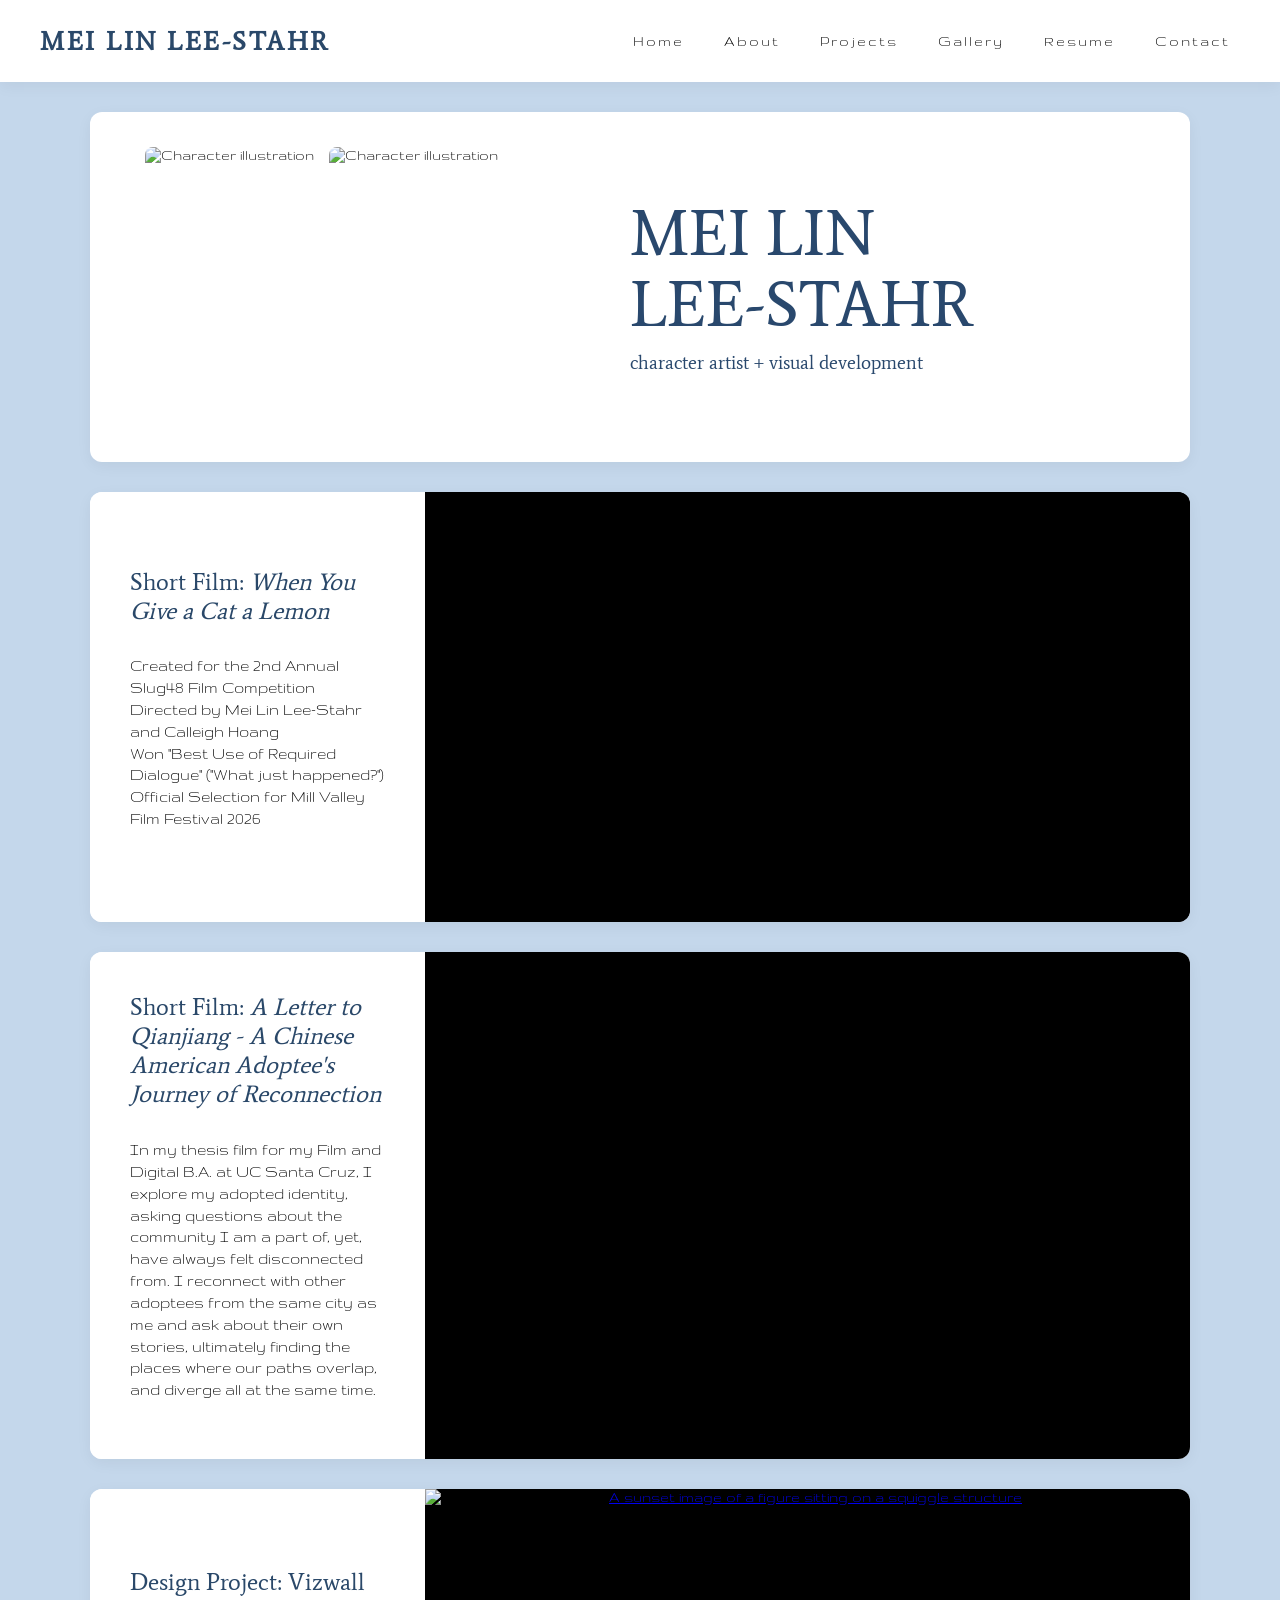
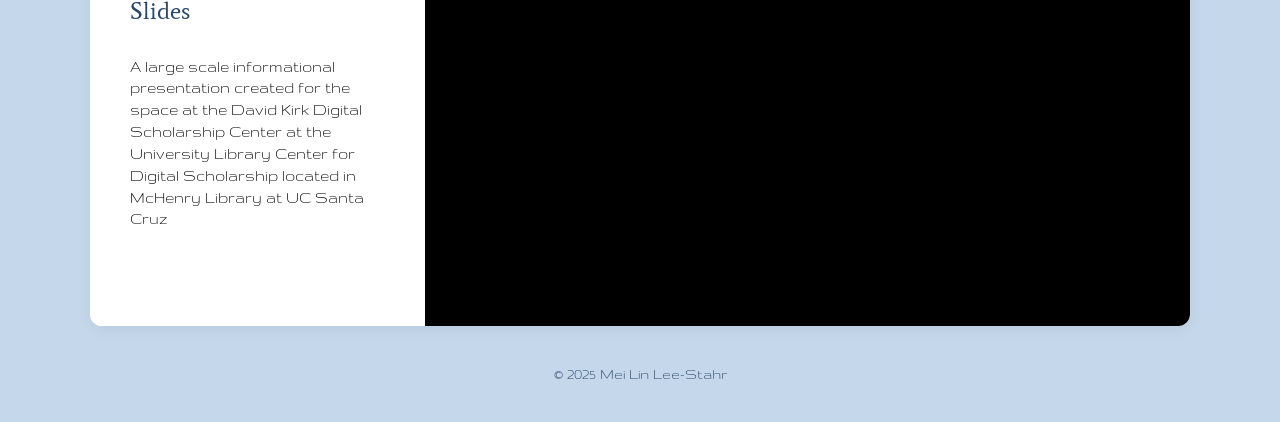
==== index.html @ c8e5261b "Add files via upload" ====
<!doctype html>
<html lang="en">
<head>
  <meta charset="utf-8">
  <title>Welcome!</title>
  <meta name="description" content="This is the landing page for Mei Lin's portfolio website.">
  <meta name="robots" content="noindex, nofollow">
  <meta name="viewport" content="width=device-width, initial-scale=1.0">
  <meta name="referrer" content="strict-origin-when-cross-origin">
  
  <link rel="stylesheet" href="mystylesfinal.css">

  <link rel="preconnect" href="https://fonts.googleapis.com">
  <link rel="preconnect" href="https://fonts.gstatic.com" crossorigin>
  <link href="https://fonts.googleapis.com/css2?family=Average&family=Gruppo&display=swap" rel="stylesheet">
</head>

<body>

<!-- Full-width header spanning the entire screen width -->
<header>
  <div class="navbar">
    <div class="logo" style="font-family:'Average';color: #2a4869;">MEI LIN LEE-STAHR</div>

    <nav>
      <ul class="nav-links">
        <li><a href="index.html">Home</a></li>
        <li><a href="About.html">About</a></li>

        <li class="dropdown">
          <a href="javascript:void(0);" class="dropdown-toggle">Projects</a>
          <ul class="dropdown-menu">
            <li><a href="film.html">When You Give A Cat A Lemon</a></li>
            <li><a href="ltq.html">A Letter to Qianjiang</a></li>
            <li><a href="Projectvizwall.html"> Vizwall Slides </a> </li>
          </ul>
        </li>

        <li class="dropdown">
          <a href="javascript:void(0);" class="dropdown-toggle">Gallery</a>
          <ul class="dropdown-menu">
            <li><a href="CharacterDesign.html">Character Design</a></li>
            <li><a href="Illustration.html">Illustration</a></li>
            <li><a href="Storyboards.html">Storyboards</a></li>
            <li><a href="videography.html"> Videography </a> </li>
          </ul>
        </li>

        <li><a href="Resume.html">Resume</a></li>
        <li><a href="Contact.html">Contact</a></li>
      </ul>
    </nav>
  </div>
</header>

<main class="page-container">

  <section class="intro-section">
    <div class="intro-card">

      <!-- Restored Intro Art Images -->
      <div class="intro-art">
        <img
          src="imagess/charactersmall.jpeg"
          alt="Character illustration"
          class="intro-character"
        />
        <img
          src="imagess/myoutfit.png"
          alt="Character illustration"
          class="intro-character"
        />
      </div>

      <div class="intro-info">
        <h1 class="intro-name">
          <span>Mei Lin</span>
          <span>Lee-Stahr</span>
        </h1>

        <p class="intro-subtitle">
          character artist + visual development
        </p>
      </div>

    </div>
  </section>

  <div class="project">
    <div class="left">
      <h2 style="color: #2a4869; text-align: left; margin-top: 0;">
        Short Film: <i>When You Give a Cat a Lemon</i> 
      </h2>

      <p>
      Created for the 2nd Annual Slug48 Film Competition<br>
      Directed by Mei Lin Lee-Stahr and Calleigh Hoang<br>
      Won "Best Use of Required Dialogue" ("What just happened?")<br>
      Official Selection for Mill Valley Film Festival 2026
      </p>
    </div>

    <div class="right">
      <div class="video-wrapper">
        <iframe width="800" height="450" src="https://www.youtube.com/embed/4L1wHtk53HQ?si=ygvUxdl6OCo_D9rA" title="YouTube video player" frameborder="0" allow="accelerometer; autoplay; clipboard-write; encrypted-media; gyroscope; picture-in-picture; web-share" referrerpolicy="strict-origin-when-cross-origin" allowfullscreen></iframe>
      </div>
    </div>
  </div>


  <div class="project">
    <div class="left">
      <h2 style="color: #2a4869; text-align: left; margin-top: 0;">
        Short Film: 
        <i>A Letter to Qianjiang - A Chinese American Adoptee's Journey of Reconnection</i>
      </h2>

      <p>
        In my thesis film for my Film and Digital B.A. at UC Santa Cruz, I explore my adopted identity, asking questions about the community I am a part of, yet, have always felt disconnected from. I reconnect with other adoptees from the same city as me and ask about their own stories, ultimately finding the places where our paths overlap, and diverge all at the same time.
      </p>
    </div>

    <div class="right">
      <div class="video-wrapper">
        <iframe width="800" height="450" src="https://www.youtube.com/embed/sx1tc9J9OdE?si=EUVCBI6iU2lTYynq" title="YouTube video player" frameborder="0" allow="accelerometer; autoplay; clipboard-write; encrypted-media; gyroscope; picture-in-picture; web-share" referrerpolicy="strict-origin-when-cross-origin" allowfullscreen></iframe>
      </div>
    </div>
  </div>

  <div class="project">
    <div class="left">
      <h2 style="color: #2a4869; text-align: left; margin-top: 0;">
        Design Project: Vizwall Slides
      </h2>

      <p>
        A large scale informational presentation created for the space at the David Kirk Digital Scholarship Center at the University Library Center for Digital Scholarship located in McHenry Library at UC Santa Cruz
      </p>
    </div>

    <div class="right">
      <a href="Projectvizwall.html">
        <img width="1050" height="600" src="imagess/Vizwallsample-min.jpg" alt="A sunset image of a figure sitting on a squiggle structure">
      </a>
    </div>
  </div>

</main>

<footer class="page-container">
  &copy; 2025 Mei Lin Lee-Stahr
</footer>

<!-- Image Lightbox Modal -->
<div id="imageModal" class="modal" onclick="closeModal()">
  <span class="modal-close">&times;</span>
  <img class="modal-content" id="modalImg">
</div>

<script>
  document.querySelectorAll('.imggrid img, .imggrid-3 img, .right a img, .intro-character').forEach(img => {
    img.style.cursor = 'pointer';
    img.addEventListener('click', function(e) {
      if(this.closest('a') && this.closest('a').getAttribute('href') !== '#') return;
      const modal = document.getElementById('imageModal');
      const modalImg = document.getElementById('modalImg');
      modal.style.display = 'flex';
      modalImg.src = this.src;
      modalImg.alt = this.alt;
    });
  });

  function closeModal() {
    document.getElementById('imageModal').style.display = 'none';
  }

  document.addEventListener('keydown', function(e) {
    if (e.key === 'Escape') closeModal();
  });
</script>

</body>
</html>
---- mystylesfinal.css ----
body {
  margin: 0;
  background: white;
  font-family: "Gruppo", sans-serif;
  text-align: center;
  background-color: #c4d7eb;
}

.average-regular {
  font-family: "Average", serif;
  font-weight: 400;
  font-style: normal;
}

.gruppo-regular {
  font-family: "Gruppo", sans-serif;
  font-weight: 400;
  font-style: normal;
}

p {
  font-size: 20px;
  font-family: "Gruppo";
  font-weight: lighter;
  line-height: 1.2;
}

/* =========================
   NAVBAR (Full Width)
   ========================= */

header {
  width: 100%;
  background-color: #ffffff;
  box-shadow: 0 4px 15px rgba(0, 0, 0, 0.05);
  margin-bottom: 30px;
  box-sizing: border-box;
}

.navbar {
  display: flex;
  justify-content: space-between;
  align-items: center;
  max-width: 1300px;
  margin: 0 auto;
  padding: 25px 40px;
  gap: 30px;
  flex-wrap: wrap;
}

.logo {
  color: #2a4869;
  font-family: "Average", Georgia, serif;
  font-size: 26px;
  font-weight: 700;
  letter-spacing: 2.5px;
  white-space: nowrap;
}

.nav-links {
  list-style: none;
  display: flex;
  align-items: center;
  gap: 20px;
  margin: 0;
  padding: 0;
}

.nav-links a {
  color: #000000;
  text-decoration: none;
  letter-spacing: 2px;
  font-size: 16px;
  padding: 6px 10px;
  transition: 0.3s ease;
  display: inline-block;
}

.nav-links a:hover {
  opacity: 0.7;
}

/* =========================
   GALLERY DROPDOWN MENU
   ========================= */

.nav-links .dropdown {
  position: relative;
}

.nav-links .dropdown-toggle {
  display: inline-block;
  cursor: pointer;
}

.nav-links .dropdown-menu {
  display: none;
  position: absolute;
  top: 100%;
  left: 50%;
  transform: translateX(-50%);

  min-width: 200px;
  padding: 10px 0;
  margin: 0;
  list-style: none;

  background-color: #ffffff;
  border: 1px solid #c4d7eb;
  border-radius: 8px;
  box-shadow: 0 4px 10px rgba(0, 0, 0, 0.12);

  z-index: 1000;
  text-align: left;
}

.nav-links .dropdown-menu li {
  display: block;
  width: 100%;
}

.nav-links .dropdown-menu li a {
  display: block;
  padding: 10px 16px;
  color: #2a4869;
  font-size: 15px;
  letter-spacing: 1px;
  white-space: nowrap;
  transform: none;
}

.nav-links .dropdown-menu li a:hover {
  background-color: #e6f2ff;
  color: #168bff;
  opacity: 1;
}

.nav-links .dropdown:hover .dropdown-menu,
.nav-links .dropdown:focus-within .dropdown-menu {
  display: block;
}

/* =========================
   PAGE HEADINGS & CONTENT
   ========================= */

h1 {
  font-family: "Average", Georgia, serif;
  font-weight: 400;
  color: #29486d;
  font-size: clamp(2.5rem, 5vw, 5rem);
  margin: 30px 0 10px 0;
}

h2 {
  font-family: "Average", Georgia, serif;
  font-weight: 400;
  color: #29486d;
  text-align: center;
  margin-top: 40px;
  margin-bottom: 15px;
}

footer {
  font-weight: lighter;
  text-align: center;
  padding: 40px 10px;
  clear: both;
  font-family: "Gruppo", sans-serif;
  color: #2a4869;
}

.page-container {
  width: 92%;
  max-width: 1100px;
  margin-left: auto;
  margin-right: auto;
  box-sizing: border-box;
}

.page-container img {
  max-width: 100%;
}

/* =========================
   INTRO CARD & ART (Restored)
   ========================= */

.intro-section {
  margin-top: 20px;
}

.intro-card {
  background-color: #ffffff;
  border-radius: 12px;
  width: 100%;
  padding: 35px 5%;
  box-sizing: border-box;

  display: flex;
  align-items: center;
  justify-content: space-between;
  gap: 4%;
  box-shadow: 0 4px 15px rgba(0, 0, 0, 0.05);
}

.intro-art {
  flex: 0 1 45%;
  min-width: 0;
  height: 280px;
  display: flex;
  align-items: center;
  justify-content: flex-start;
  gap: 15px;
}

.intro-character {
  display: block;
  height: 100%;
  width: auto;
  max-width: 47%;
  object-fit: contain;
  object-position: center;
  border-radius: 8px; /* Rounded corners for intro art */
}

.intro-info {
  flex: 1;
  min-width: 0;
  text-align: left;
  color: #29486d;
}

.intro-info .intro-name {
  margin: 0;
  color: #29486d;
  font-family: "Average", Georgia, serif;
  font-size: clamp(2.5rem, 5vw, 4.5rem);
  font-weight: 400;
  line-height: 1.1;
  text-transform: uppercase;
}

.intro-info .intro-name span {
  display: block;
  margin: 0;
  border-bottom: none;
  white-space: nowrap;
}

.intro-info .intro-subtitle {
  margin: 12px 0 0;
  font-family: "Average", Georgia, serif;
  font-size: clamp(0.9rem, 1.5vw, 1.4rem);
  line-height: 1.3;
}

/* =========================
   PROJECT LAYOUT (LEFT & RIGHT)
   ========================= */

.project {
  max-width: 1500px;     
  margin: 30px auto 0 auto;        
  padding: 0;    
  display: flex;
  align-items: stretch;  
  gap: 0px;
  background-color: #ffffff;
  border-radius: 12px;
  box-shadow: 0 4px 15px rgba(0, 0, 0, 0.05);
  overflow: hidden;
}

.left {
  background: white;
  padding: 40px;
  display: flex;             
  flex-direction: column;
  justify-content: center;   
  box-sizing: border-box;
  flex: 0.5;
  text-align: left;
}

.right {
  flex: 1.5;
  background: #000;
  display: flex;
  align-items: center;
}

.right a {
  display: block;
  width: 100%;
  height: 100%;
}

.right a img {
  display: block;
  width: 100%;
  height: 100%;
  object-fit: cover;
  cursor: pointer;
  transition: transform 0.2s ease, box-shadow 0.2s ease;
}

.right a img:hover {
  transform: scale(1.02);
}

.video-wrapper {
  position: relative;
  padding-bottom: 56.25%; 
  height: 0;
  width: 100%;
}

.video-wrapper iframe {
  position: absolute;
  top: 0;
  left: 0;
  width: 100%;
  height: 100%;
  border: none;
}

.left p {
  font-size: 1.05rem; 
  line-height: 1.3;
}

/* =========================
   IMAGE GRIDS
   ========================= */

.imggrid {
  display: grid;
  grid-template-columns: 1fr 2fr;
  gap: 15px;
  margin-left: 0;
  margin-right: 0;
  align-items: stretch;
}

.imggrid img {
  display: block;
  width: 100%;
  height: 350px;
  object-fit: cover;
  object-position: top;
  cursor: pointer;
  margin: 0;
  border-radius: 10px;
}

/* =========================
   3-COLUMN IMAGE GRID WITH CAPTIONS
   ========================= */

.imggrid-3 {
  display: grid;
  grid-template-columns: repeat(3, 1fr);
  gap: 25px;
  width: 100%;
  margin: 30px 0;
}

.imggrid-3 .grid-item {
  margin: 0;
  display: flex;
  flex-direction: column;
  width: 100%;
}

.imggrid-3 img {
  width: 100%;
  height: 320px; 
  object-fit: cover;
  border-radius: 10px;
  display: block;
  cursor: pointer;
  transition: transform 0.3s ease, box-shadow 0.3s ease;
}

.imggrid-3 img:hover {
  transform: scale(1.02);
  box-shadow: 0 8px 20px rgba(0, 0, 0, 0.15);
}

.imggrid-3 figcaption {
  font-family: "Gruppo", sans-serif;
  font-size: 14px;
  color: #303030;
  text-align: center; 
  margin-top: 8px;
  line-height: 1.3;
}


@media (max-width: 800px) {
  .imggrid-3 {
    grid-template-columns: 1fr;
    gap: 20px;
  }
  
  .imggrid-3 img {
    height: auto;
    aspect-ratio: 4 / 3;
  }
}

/* =========================
   MOBILE RESPONSIVENESS
   ========================= */

@media (max-width: 800px) {
  .project {
    flex-direction: column;
  }
}

@media (max-width: 768px) {
  .navbar {
    flex-direction: column;
    align-items: center;
    gap: 12px;
    padding: 20px;
  }

  .nav-links {
    gap: 10px;
    flex-wrap: wrap;
    justify-content: center;
  }

  .intro-card {
    flex-direction: column;
    padding: 25px 20px;
    gap: 20px;
  }

  .intro-art {
    width: 100%;
    height: 220px;
    justify-content: center;
  }

  .intro-info {
    text-align: center;
  }

  .intro-info .intro-name, .intro-info .intro-subtitle {
    text-align: center;
  }

  .imggrid {
    grid-template-columns: 1fr;
  }

  .imggrid img {
    height: 300px;
  }

  .imggrid-3 {
    grid-template-columns: repeat(2, minmax(0, 1fr));
    gap: 10px;
  }

  .imggrid-3 img {
    height: 220px;
  }
}

@media (max-width: 450px) {
  .imggrid-3 {
    grid-template-columns: 1fr;
  }
}
/* =========================
   IMAGE LIGHTBOX MODAL
   ========================= */

.modal {
  display: none; 
  position: fixed;
  z-index: 2000;
  left: 0;
  top: 0;
  width: 100%;
  height: 100%;
  background-color: rgba(0, 0, 0, 0.85);
  align-items: center;
  justify-content: center;
  padding: 20px;
  box-sizing: border-box;
  backdrop-filter: blur(4px);
}

.modal-content {
  max-width: 90%;
  max-height: 90vh;
  object-fit: contain;
  border-radius: 8px;
  box-shadow: 0 8px 30px rgba(0, 0, 0, 0.5);
  animation: zoomIn 0.2s ease-out;
}

.modal-close {
  position: absolute;
  top: 20px;
  right: 35px;
  color: #ffffff;
  font-size: 40px;
  font-weight: bold;
  cursor: pointer;
  transition: opacity 0.2s;
}

.modal-close:hover {
  opacity: 0.7;
}

@keyframes zoomIn {
  from {
    transform: scale(0.9);
    opacity: 0;
  }
  to {
    transform: scale(1);
    opacity: 1;
  }
}
/* =========================
   ABOUT PAGE PROPORTIONAL STYLING
   ========================= */

.about-section {
    background-color: transparent;
    padding: 0;
    box-sizing: border-box;
}

.about-card {
    background-color: #ffffff;
    border-radius: 12px;
    width: 100%;
    padding: 50px 4%;
    box-sizing: border-box;
    box-shadow: 0 4px 15px rgba(0, 0, 0, 0.05);

    display: flex;
    align-items: center;
    justify-content: space-between;
    gap: 6%;
}

.about-image {
    flex: 0 0 42%;
    min-width: 0;
}

.about-image img {
    display: block;
    width: 100%;
    height: auto; /* Scales height proportionally to match your image's natural ratio */
    max-height: 650px;
    object-fit: contain; /* Keeps the entire image pristine without squishing */
    object-position: center;
    border-radius: 10px;
}

.about-image .photo-credit {
    display: block;
    width: 100%;
    font-family: "Gruppo", sans-serif;
    font-size: 14px;
    line-height: 1.2;
    text-align: right;
    color: #303030;
    margin: 8px 0 0;
}

.about-info {
    flex: 1;
    min-width: 0;
    text-align: left;
    color: #303030;
}

.about-info h1 {
    font-family: "Average", Georgia, serif;
    font-size: clamp(3rem, 6vw, 5.5rem);
    font-weight: 400;
    line-height: 1.1;
    color: #29486d;
    text-align: left;
    margin: 0 0 25px;
}

.about-info p {
    font-family: "Gruppo", sans-serif;
    font-size: 1.1rem;
    line-height: 1.4;
    margin: 0 0 20px;
    text-align: left;
}

/* Mobile Responsiveness for About Page */
@media (max-width: 800px) {
    .about-card {
        flex-direction: column;
        padding: 30px 20px;
        gap: 30px;
    }

    .about-image {
        width: 100%;
    }

    .about-info h1 {
        text-align: center;
    }
}
/* =========================
   NAVBAR-STYLE CUSTOM LINKS
   ========================= */

.nav-styled-link {
  display: inline-block;
  font-family: "Gruppo", sans-serif;
  font-size: 16px;
  color: #000000;
  text-decoration: none;
  letter-spacing: 2px;
  padding: 6px 12px;
  transition: opacity 0.3s ease, color 0.3s ease;
  cursor: pointer;
}

.nav-styled-link:hover {
  opacity: 0.7;
  color: #2a4869; /* Matches your brand blue accent on hover */
}

/* Optional: Button-style Card Variation */
.nav-styled-button {
  display: inline-block;
  font-family: "Gruppo", sans-serif;
  font-size: 15px;
  color: #2a4869;
  background-color: #ffffff;
  border: 1px solid #c4d7eb;
  border-radius: 8px;
  text-decoration: none;
  letter-spacing: 1.5px;
  padding: 10px 18px;
  transition: background-color 0.3s ease, color 0.3s ease, opacity 0.3s ease;
  cursor: pointer;
}

.nav-styled-button:hover {
  background-color: #e6f2ff;
  color: #168bff;
  opacity: 1;
}
/* =========================
   RESPONSIVE VIDEO GRID
   ========================= */

.video-grid {
  display: grid;
  grid-template-columns: repeat(2, 1fr); /* 2 equal columns on desktop */
  gap: 30px;
  margin: 25px 0 50px 0;
  width: 100%;
}

.video-card {
  display: flex;
  flex-direction: column;
  width: 100%;
}

/* Aspect ratio container for 16:9 widescreen videos */
.video-wrapper {
  position: relative;
  width: 100%;
  aspect-ratio: 16 / 9;
  border-radius: 10px;
  overflow: hidden;
  background-color: #000;
}

.video-wrapper iframe,
.video-wrapper video,
.video-wrapper img {
  width: 100%;
  height: 100%;
  border: 0;
  object-fit: cover;
}

/* Captions under grid items */
.video-card figcaption {
  font-family: "Gruppo", sans-serif;
  font-size: 14px;
  color: #303030;
  text-align: center;
  margin-top: 8px;
}

/* Single featured videos above grid */
.featured-video {
  width: 100%;
  aspect-ratio: 16 / 9;
  border-radius: 10px;
  overflow: hidden;
  margin-bottom: 8px;
}

.featured-video iframe {
  width: 100%;
  height: 100%;
  border: 0;
}

/* Mobile: Stack into 1 column */
@media (max-width: 768px) {
  .video-grid {
    grid-template-columns: 1fr;
    gap: 20px;
  }
}
/* =========================
   CENTERED MEDIA CONTAINER (For Videos & Large Items)
   ========================= */

.centered-media-container {
  width: 100%;
  max-width: 900px; /* Adjust if you want it wider or narrower */
  margin: 20px auto;
  display: flex;
  flex-direction: column;
  align-items: center;
}

.centered-media-container video {
  width: 100%;
  height: auto;
  max-height: 550px;
  border-radius: 10px;
  display: block;
  background-color: #000;
  box-shadow: 0 4px 12px rgba(0, 0, 0, 0.08);
}

/* ========================================
   RESUME PAGE STYLING
   ======================================== */

.resume-page {
    background-color: #c4d7eb;
    color: #29486d;
    font-family: "Gruppo", sans-serif;
    text-align: left;
    line-height: 1.6;
    padding: 40px 20px 60px;
    min-height: 100vh;
    box-sizing: border-box;
}

/* Main white resume card */
.resume-card {
    background-color: #ffffff;
    width: 100%;
    max-width: 850px;
    margin: 0 auto;
    padding: 50px 60px;
    border-radius: 12px;
    box-shadow: 0 4px 18px rgba(41, 72, 109, 0.12);
    box-sizing: border-box;
}

/* Header & Contact Information */
.resume-header {
    text-align: center;
    padding-bottom: 20px;
    margin-bottom: 25px;
    border-bottom: 2px solid #c4d7eb;
}

.resume-header h1 {
    font-family: "Average", Georgia, serif;
    color: #29486d;
    font-size: 38px;
    line-height: 1.1;
    margin: 0 0 10px;
    letter-spacing: 0.5px;
}

.resume-subtitle {
    font-family: "Gruppo", sans-serif;
    font-size: 17px;
    font-weight: bold;
    letter-spacing: 1.5px;
    color: #52769c;
    margin: 0 0 10px;
    text-transform: uppercase;
}

.resume-contact {
    font-family: "Gruppo", sans-serif;
    font-size: 16px;
    color: #52677e;
    margin: 0;
}

.resume-contact a {
    color: #52769c;
    text-decoration: none;
    border-bottom: 1px solid #c4d7eb;
    transition: color 0.2s ease, border-color 0.2s ease;
}

.resume-contact a:hover {
    color: #29486d;
    border-color: #29486d;
}

/* Resume Sections */
.resume-section {
    margin-bottom: 25px;
}

.resume-section h2 {
    font-family: "Average", Georgia, serif;
    color: #29486d;
    font-size: 22px;
    line-height: 1.2;
    text-align: left;
    text-transform: uppercase;
    letter-spacing: 1.2px;
    padding-bottom: 6px;
    margin: 0 0 14px 0;
    border-bottom: 1px solid #c4d7eb;
}

/* Section Body Text & Lists */
.resume-section p,
.resume-note,
.skills-group {
    font-family: "Gruppo", sans-serif;
    font-size: 16px; /* Uniform body size */
    line-height: 1.6;
    color: #303030;
    margin: 0 0 10px 0;
}

/* Individual Job/School Entry */
.resume-entry {
    margin-bottom: 16px;
}

.resume-entry:last-child {
    margin-bottom: 0;
}

.entry-top {
    display: flex;
    justify-content: space-between;
    align-items: baseline;
    margin-bottom: 2px;
}

.entry-title {
    font-family: "Average", Georgia, serif;
    font-size: 18px;
    font-weight: bold;
    color: #29486d;
}

.entry-date {
    font-family: "Gruppo", sans-serif;
    font-size: 15px;
    font-weight: bold;
    color: #52769c;
}

.entry-role,
.entry-sub {
    font-family: "Gruppo", sans-serif;
    font-size: 16px;
    font-weight: bold;
    color: #29486d;
    margin: 2px 0 4px 0;
}

.entry-details {
    font-family: "Gruppo", sans-serif;
    font-size: 15px;
    color: #52677e;
    margin: 2px 0;
}

/* Bullet Points */
.resume-section ul {
    padding-left: 20px;
    margin: 6px 0 10px 0;
}

.resume-section li {
    font-family: "Gruppo", sans-serif;
    font-size: 16px; /* Uniform body size */
    line-height: 1.5;
    color: #303030;
    margin-bottom: 4px;
}

/* Skills Labels */
.skills-group {
    margin-bottom: 8px;
}

.skills-label {
    font-weight: bold;
    color: #29486d;
}

/* Responsive Styles for Mobile */
@media screen and (max-width: 700px) {
    .resume-card {
        padding: 30px 20px;
    }

    .resume-header h1 {
        font-size: 30px;
    }

    .entry-top {
        flex-direction: column;
        align-items: flex-start;
    }

    .entry-date {
        margin-top: 2px;
        margin-bottom: 4px;
    }
}
/* ========================================
   CONTACT PAGE STYLING
   ======================================== */

.contact-page {
    background-color: #c4d7eb;
    color: #29486d;
    font-family: "Gruppo", sans-serif;
    text-align: left;
    padding: 40px 20px 60px;
    min-height: 100vh;
    box-sizing: border-box;
    display: flex;
    justify-content: center;
    align-items: center;
}

/* Main white container card - Made wider and roomier */
.contact-card {
    background-color: #ffffff;
    width: 100%;
    max-width: 800px; /* Increased from 650px to 800px */
    margin: 0 auto;
    padding: 60px 75px; /* Increased inside padding */
    border-radius: 12px;
    box-shadow: 0 4px 18px rgba(41, 72, 109, 0.12);
    box-sizing: border-box;
}

.contact-header {
    text-align: center;
    margin-bottom: 40px;
}

.contact-header h1 {
    font-family: "Average", Georgia, serif;
    color: #29486d;
    font-size: 42px; /* Slightly larger heading */
    margin: 0 0 12px 0;
}

.contact-header p {
    font-size: 17px;
    color: #52677e;
    margin: 0;
}

/* Links List Stack */
.contact-links-list {
    display: flex;
    flex-direction: column;
    gap: 16px;
}

.contact-link-item {
    display: flex;
    justify-content: space-between;
    align-items: center;
    padding: 18px 25px; /* Slightly larger clickable rows */
    background-color: #f7fafe;
    border: 1px solid #c4d7eb;
    border-radius: 8px;
    text-decoration: none;
    transition: background-color 0.2s ease, transform 0.2s ease, border-color 0.2s ease;
}

.contact-link-item:hover {
    background-color: #ebf3fc;
    border-color: #2a4869;
    transform: translateY(-2px);
}

.contact-platform {
    font-family: "Average", Georgia, serif;
    font-size: 19px;
    color: #29486d;
}

.contact-handle {
    font-family: "Gruppo", sans-serif;
    font-size: 16px;
    color: #52677e;
}

/* Mobile Responsiveness */
@media screen and (max-width: 750px) {
    .contact-card {
        padding: 35px 25px;
    }
    .contact-header h1 {
        font-size: 32px;
    }
    .contact-link-item {
        flex-direction: column;
        align-items: flex-start;
        gap: 4px;
        padding: 14px 16px;
    }
}
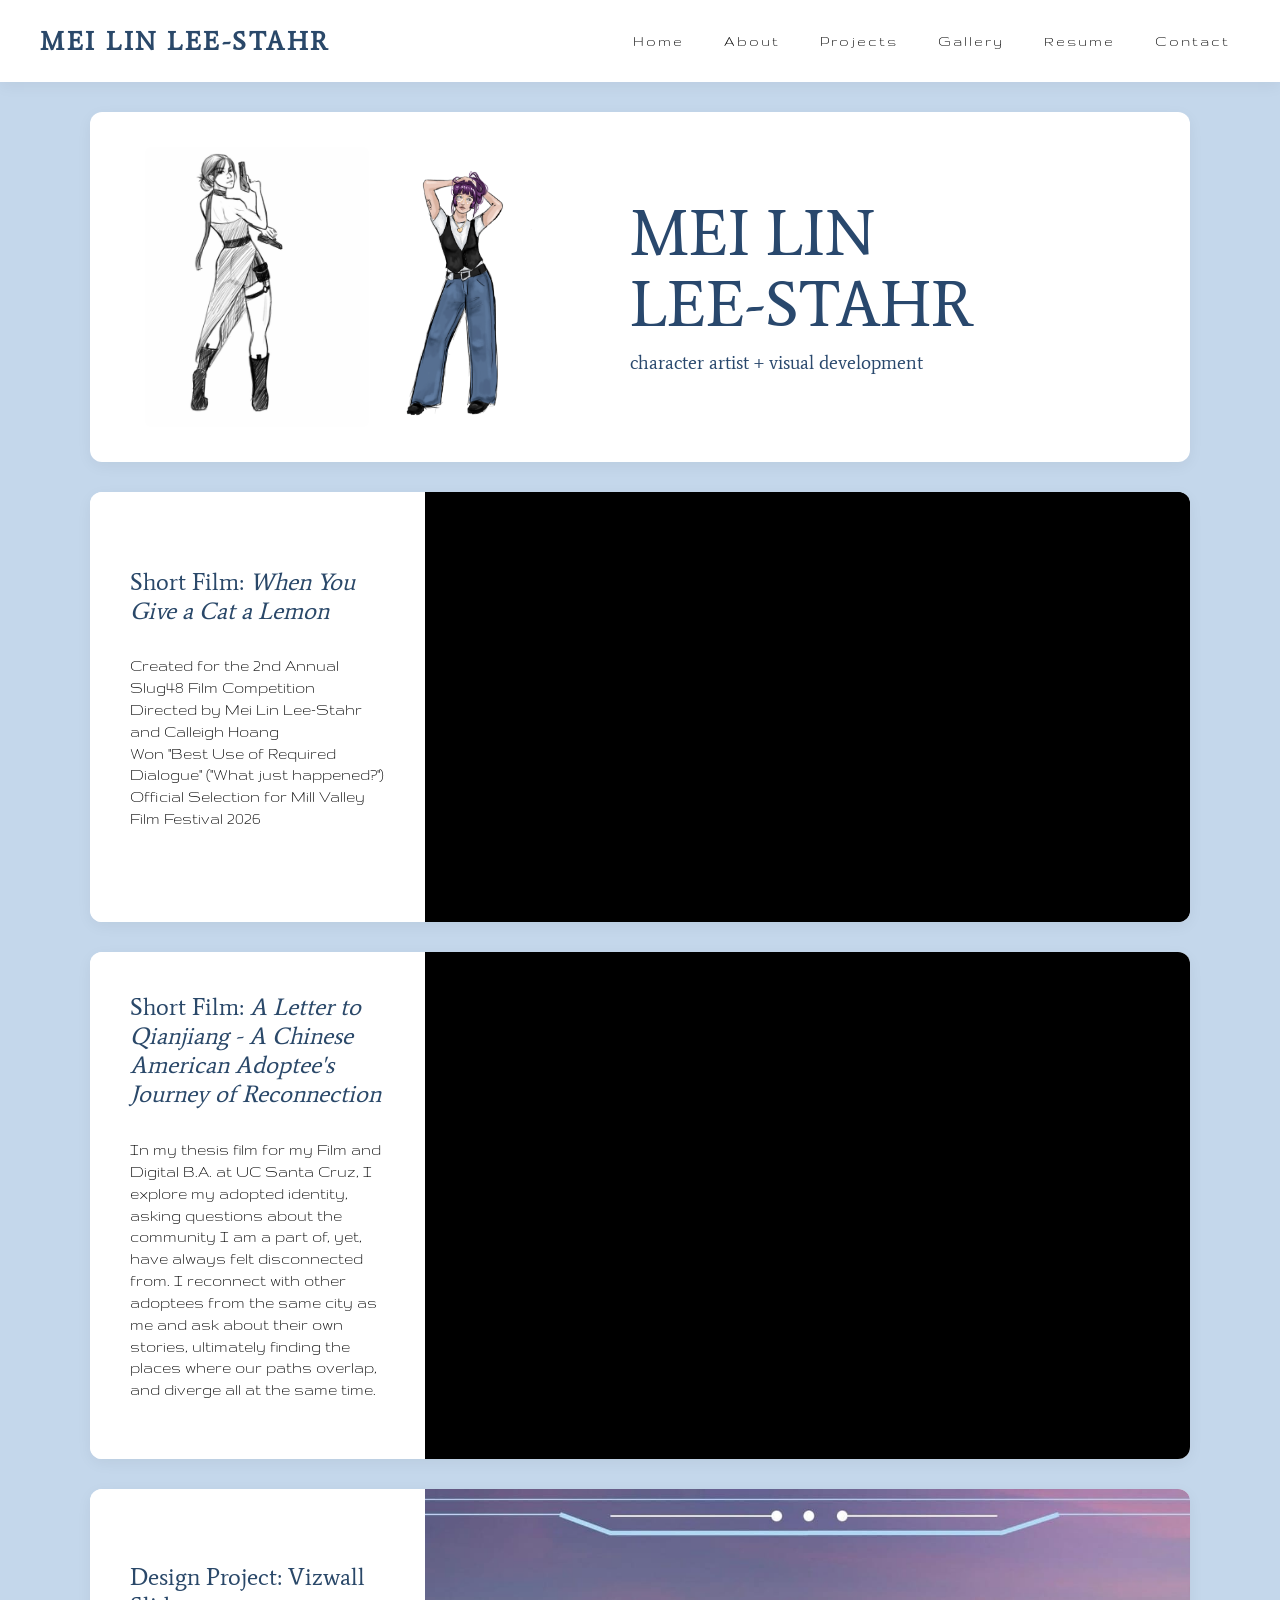
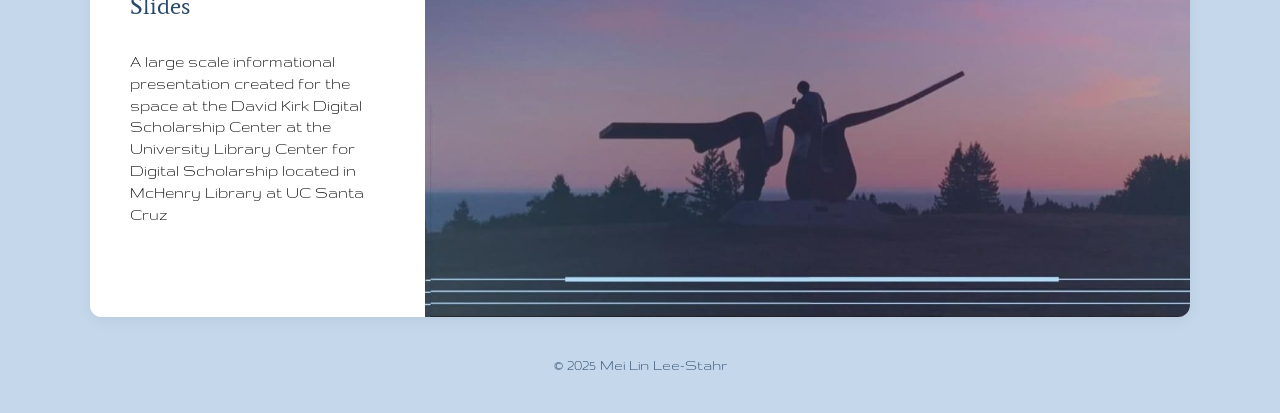
==== commit f600bdc3: "Update index.html" ====
--- a/index.html
+++ b/index.html
@@ -27,25 +27,25 @@
         <li><a href="index.html">Home</a></li>
         <li><a href="About.html">About</a></li>
 
-        <li class="dropdown">
+       <li class="dropdown">
           <a href="javascript:void(0);" class="dropdown-toggle">Projects</a>
           <ul class="dropdown-menu">
-            <li><a href="film.html">When You Give A Cat A Lemon</a></li>
+            <li><a href="Film.html">When You Give A Cat A Lemon</a></li>
             <li><a href="ltq.html">A Letter to Qianjiang</a></li>
-            <li><a href="Projectvizwall.html"> Vizwall Slides </a> </li>
+            <li><a href="Projectvizwall.html">Vizwall Slides</a></li>
           </ul>
         </li>
 
         <li class="dropdown">
           <a href="javascript:void(0);" class="dropdown-toggle">Gallery</a>
           <ul class="dropdown-menu">
-            <li><a href="CharacterDesign.html">Character Design</a></li>
+            <li><a href="characterdesign.html">Character Design</a></li>
             <li><a href="Illustration.html">Illustration</a></li>
             <li><a href="Storyboards.html">Storyboards</a></li>
-            <li><a href="videography.html"> Videography </a> </li>
+            <li><a href="videography.html">Videography</a></li>
           </ul>
         </li>
-
+        
         <li><a href="Resume.html">Resume</a></li>
         <li><a href="Contact.html">Contact</a></li>
       </ul>
@@ -180,4 +180,4 @@
 </script>
 
 </body>
-</html>+</html>
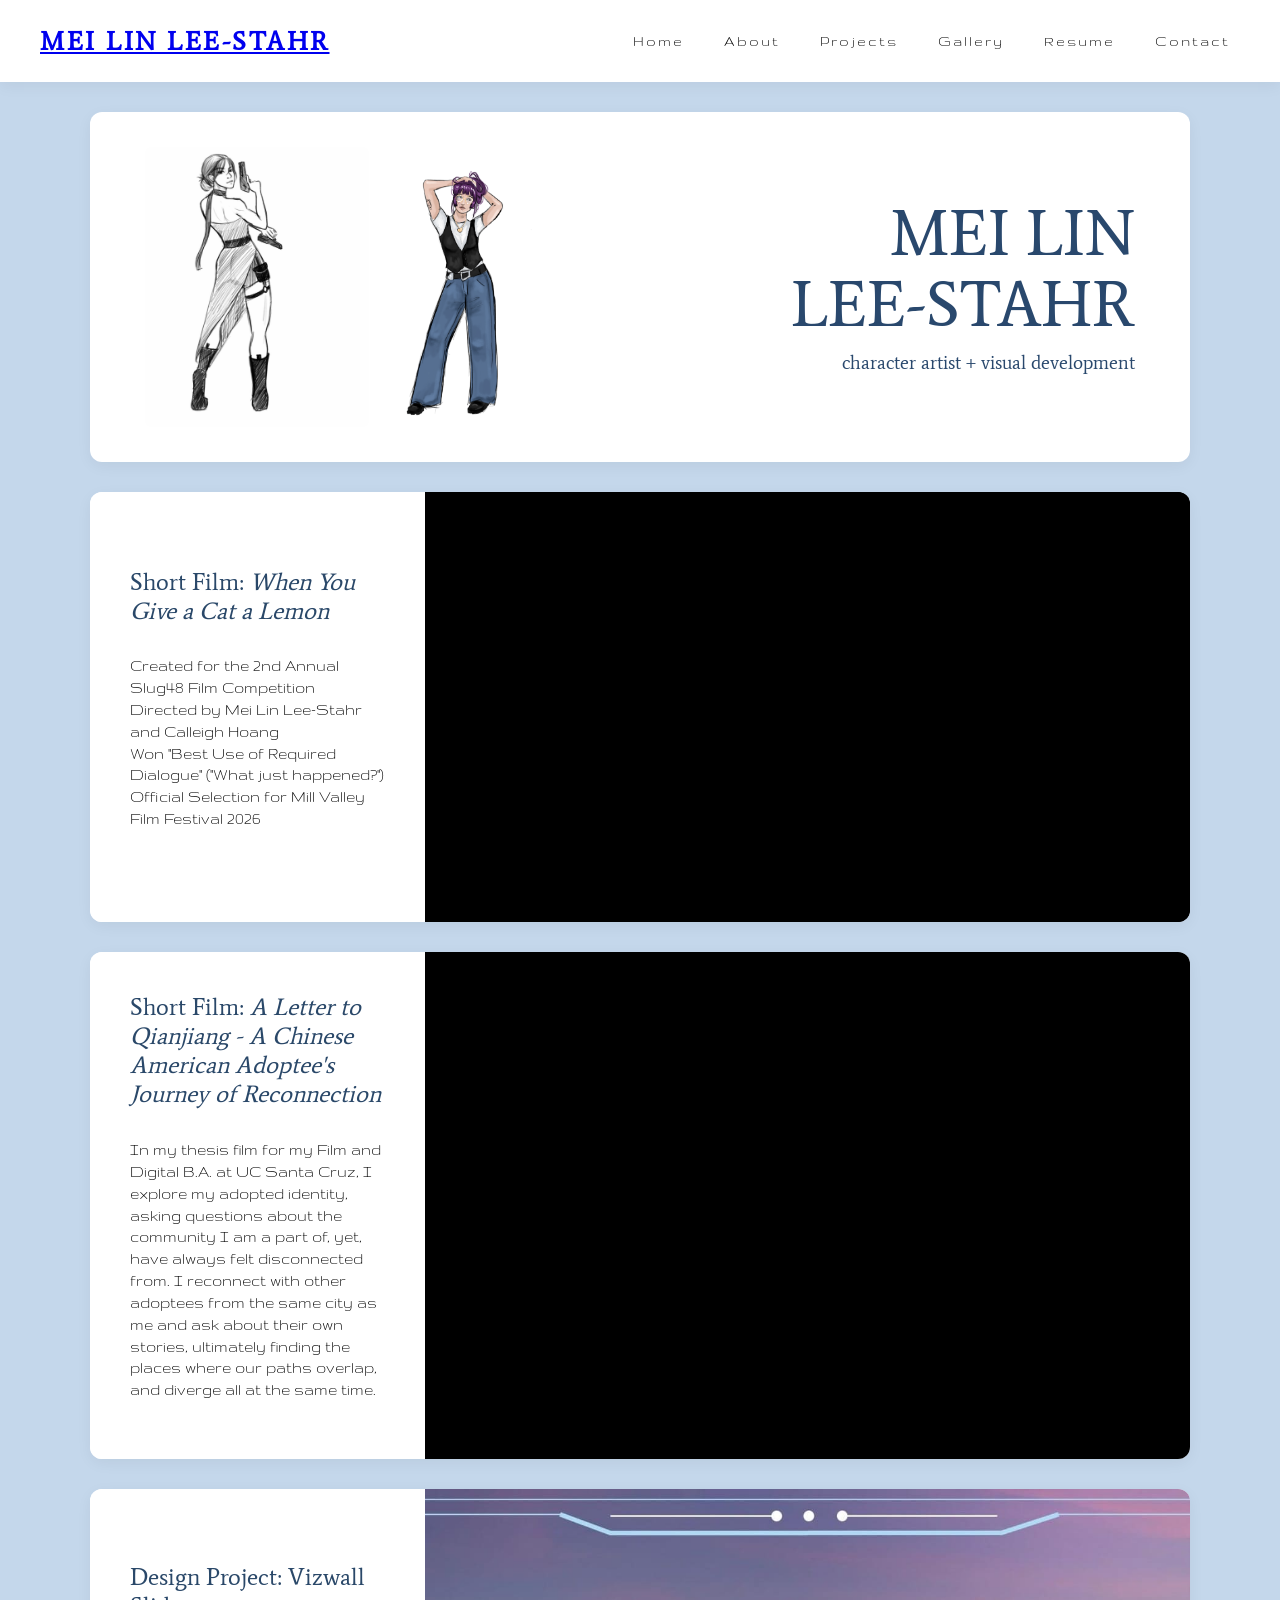
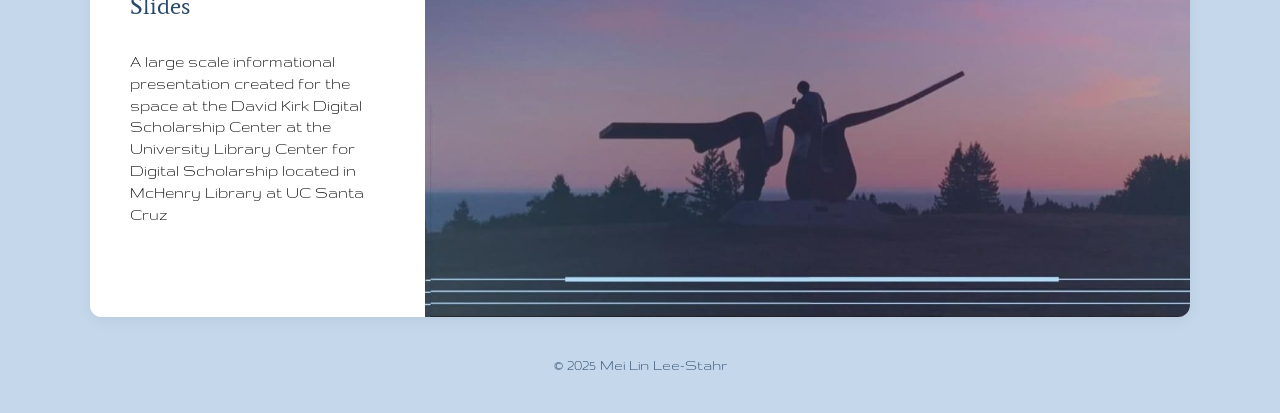
==== commit 2e249197: "Update index.html" ====
--- a/index.html
+++ b/index.html
@@ -20,19 +20,19 @@
 <!-- Full-width header spanning the entire screen width -->
 <header>
   <div class="navbar">
-    <div class="logo" style="font-family:'Average';color: #2a4869;">MEI LIN LEE-STAHR</div>
+    <div class="logo" style="font-family:'Average';color: #2a4869;"><a href="index.html">MEI LIN LEE-STAHR</div>
 
     <nav>
       <ul class="nav-links">
         <li><a href="index.html">Home</a></li>
         <li><a href="About.html">About</a></li>
 
-       <li class="dropdown">
+        <li class="dropdown">
           <a href="javascript:void(0);" class="dropdown-toggle">Projects</a>
           <ul class="dropdown-menu">
             <li><a href="Film.html">When You Give A Cat A Lemon</a></li>
             <li><a href="ltq.html">A Letter to Qianjiang</a></li>
-            <li><a href="Projectvizwall.html">Vizwall Slides</a></li>
+            <li><a href="Projectvizwall.html"> Vizwall Slides </a> </li>
           </ul>
         </li>
 
@@ -42,10 +42,10 @@
             <li><a href="characterdesign.html">Character Design</a></li>
             <li><a href="Illustration.html">Illustration</a></li>
             <li><a href="Storyboards.html">Storyboards</a></li>
-            <li><a href="videography.html">Videography</a></li>
+            <li><a href="videography.html"> Videography </a> </li>
           </ul>
         </li>
-        
+
         <li><a href="Resume.html">Resume</a></li>
         <li><a href="Contact.html">Contact</a></li>
       </ul>
--- a/mystylesfinal.css
+++ b/mystylesfinal.css
@@ -205,23 +205,23 @@
 }
 
 .intro-art {
-  flex: 0 1 45%;
-  min-width: 0;
-  height: 280px;
-  display: flex;
-  align-items: center;
-  justify-content: flex-start;
-  gap: 15px;
+    flex: 0 1 45%;
+    min-width: 0;
+    height: 280px;
+    display: flex;
+    align-items: center;
+    justify-content: flex-start;
+    gap: 15px;
 }
 
 .intro-character {
-  display: block;
-  height: 100%;
-  width: auto;
-  max-width: 47%;
-  object-fit: contain;
-  object-position: center;
-  border-radius: 8px; /* Rounded corners for intro art */
+    display: block;
+    height: 100%;
+    width: auto;
+    max-width: 47%;
+    object-fit: contain;
+    object-position: center;
+    border-radius: 8px;
 }
 
 .intro-info {
@@ -245,6 +245,7 @@
   display: block;
   margin: 0;
   border-bottom: none;
+  text-align: right;
   white-space: nowrap;
 }
 
@@ -252,6 +253,7 @@
   margin: 12px 0 0;
   font-family: "Average", Georgia, serif;
   font-size: clamp(0.9rem, 1.5vw, 1.4rem);
+  text-align: right;
   line-height: 1.3;
 }
 
@@ -414,68 +416,65 @@
    MOBILE RESPONSIVENESS
    ========================= */
 
-@media (max-width: 800px) {
-  .project {
-    flex-direction: column;
-  }
-}
-
 @media (max-width: 768px) {
-  .navbar {
-    flex-direction: column;
-    align-items: center;
-    gap: 12px;
-    padding: 20px;
-  }
-
-  .nav-links {
-    gap: 10px;
-    flex-wrap: wrap;
-    justify-content: center;
-  }
-
-  .intro-card {
-    flex-direction: column;
-    padding: 25px 20px;
-    gap: 20px;
-  }
-
-  .intro-art {
-    width: 100%;
-    height: 220px;
-    justify-content: center;
-  }
-
-  .intro-info {
-    text-align: center;
-  }
-
-  .intro-info .intro-name, .intro-info .intro-subtitle {
-    text-align: center;
-  }
-
-  .imggrid {
-    grid-template-columns: 1fr;
-  }
-
-  .imggrid img {
-    height: 300px;
-  }
-
-  .imggrid-3 {
-    grid-template-columns: repeat(2, minmax(0, 1fr));
-    gap: 10px;
-  }
-
-  .imggrid-3 img {
-    height: 220px;
-  }
-}
-
-@media (max-width: 450px) {
-  .imggrid-3 {
-    grid-template-columns: 1fr;
-  }
+    .navbar {
+        flex-direction: column;
+        align-items: center;
+        gap: 12px;
+        padding: 20px;
+    }
+
+    .nav-links {
+        gap: 10px;
+        flex-wrap: wrap;
+        justify-content: center;
+    }
+
+    .intro-card {
+        flex-direction: column;
+        padding: 25px 20px;
+        gap: 20px;
+    }
+
+    /* Mobile-only overrides for the intro images so they don't overflow */
+    .intro-art {
+        width: 100%;
+        height: auto !important;
+        justify-content: center;
+        gap: 10px;
+    }
+
+    .intro-character {
+        height: auto !important;
+        max-height: 160px;
+        width: 45% !important;
+        max-width: none !important;
+    }
+
+    .intro-info {
+        text-align: center;
+    }
+
+    .intro-info .intro-name, .intro-info .intro-subtitle {
+        text-align: center;
+    }
+
+    .imggrid {
+        grid-template-columns: 1fr;
+    }
+
+    .imggrid img {
+        height: 300px;
+    }
+
+    .imggrid-3 {
+        grid-template-columns: repeat(2, minmax(0, 1fr));
+        gap: 10px;
+    }
+
+    .imggrid-3 img {
+        height: 220px;
+    }
 }
 /* =========================
    IMAGE LIGHTBOX MODAL
@@ -1045,4 +1044,4 @@
         gap: 4px;
         padding: 14px 16px;
     }
-}+}
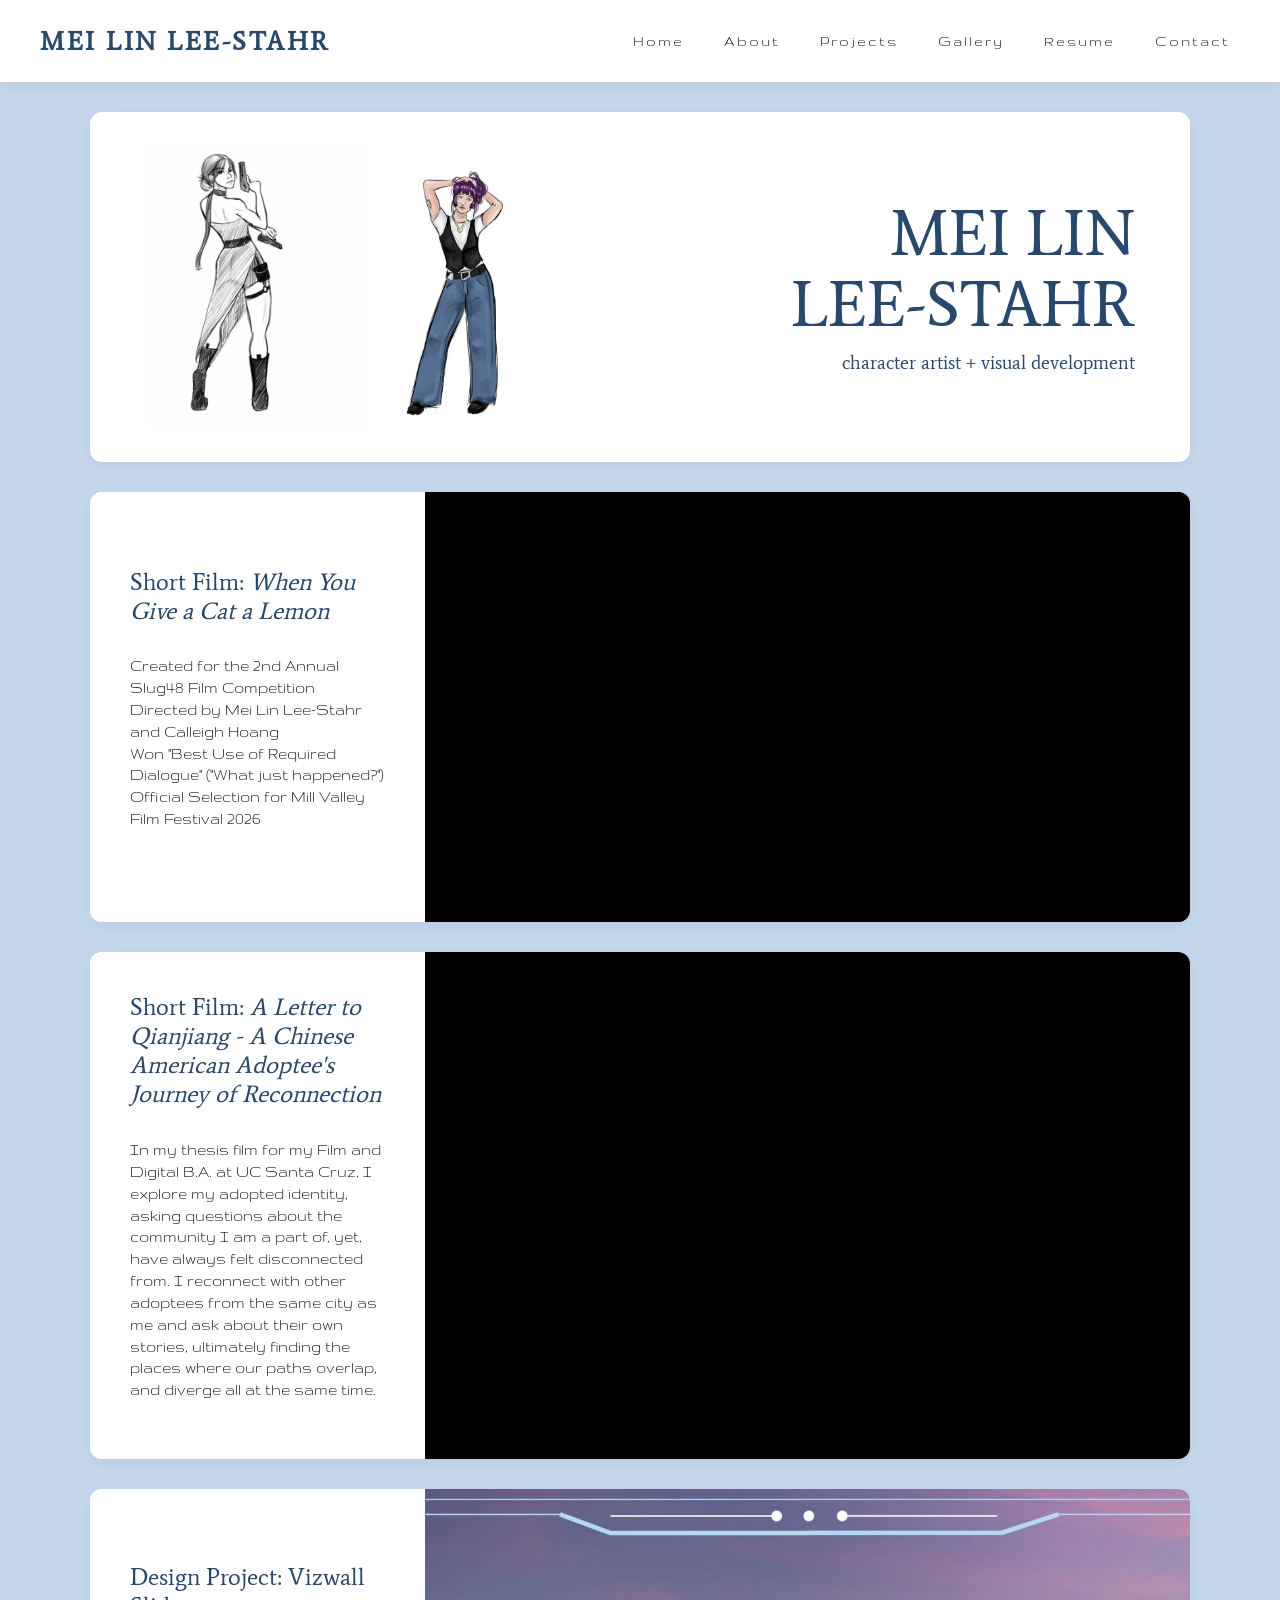
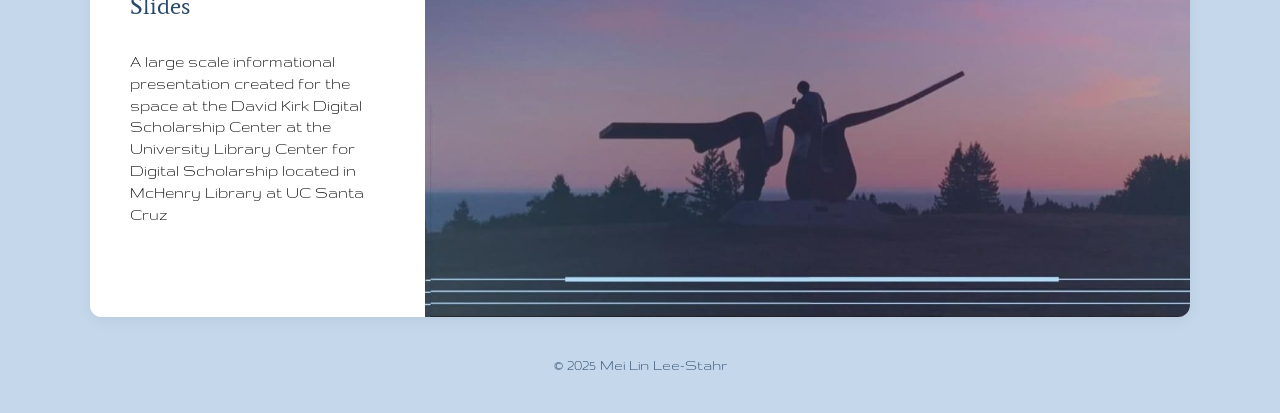
==== commit 2c63e9c9: "Update index.html" ====
--- a/index.html
+++ b/index.html
@@ -20,7 +20,7 @@
 <!-- Full-width header spanning the entire screen width -->
 <header>
   <div class="navbar">
-    <div class="logo" style="font-family:'Average';color: #2a4869;"><a href="index.html">MEI LIN LEE-STAHR</div>
+    <div class="logo" style="font-family:'Average';color: #2a4869;">MEI LIN LEE-STAHR</div>
 
     <nav>
       <ul class="nav-links">
